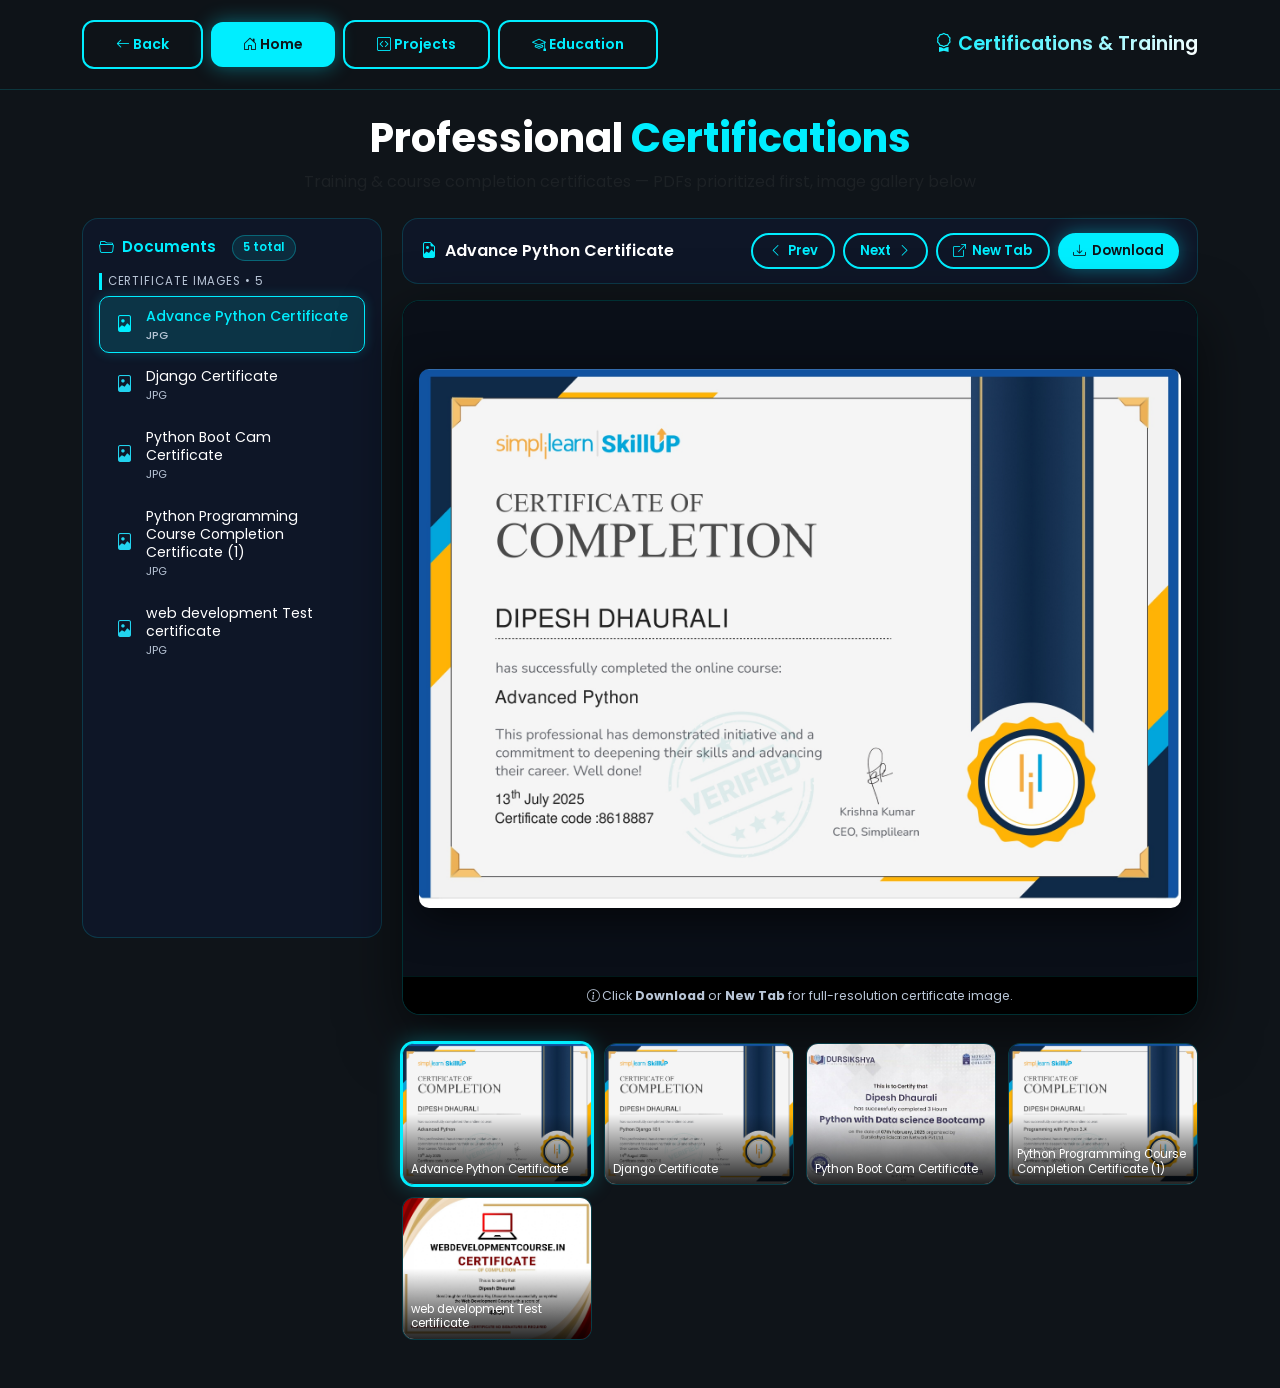
==== certificate.html @ 1592f340 "pdf preview features added" ====
<!DOCTYPE html>
<html lang="en">
<head>
    <meta charset="UTF-8">
    <meta name="viewport" content="width=device-width, initial-scale=1.0">
    <title>Certifications & Training - Dipesh Dhaurali</title>
    <link href="https://cdn.jsdelivr.net/npm/bootstrap@5.3.2/dist/css/bootstrap.min.css" rel="stylesheet">
    <link href="https://cdn.jsdelivr.net/npm/bootstrap-icons@1.11.1/font/bootstrap-icons.css" rel="stylesheet">
    <link href="https://fonts.googleapis.com/css2?family=Poppins:wght@300;400;500;600;700;800&display=swap" rel="stylesheet">
    <link href="https://unpkg.com/aos@2.3.1/dist/aos.css" rel="stylesheet">
    <link rel="icon" type="image/png" href="images/folder.png"/>
    <link href="style.css" rel="stylesheet">
    <style>
        .docs-navbar { background: rgba(15, 20, 25, 0.95) !important; backdrop-filter: blur(10px); padding: 0.75rem 0; border-bottom: 1px solid rgba(0, 238, 255, 0.16); position: sticky; top: 0; z-index: 1000; }
        .docs-page-title { font-size: 1.2rem; font-weight: 600; background: linear-gradient(135deg, #0ef, #fff); -webkit-background-clip: text; background-clip: text; color: transparent; }
        .docs-layout { display: grid; grid-template-columns: 300px 1fr; gap: 1.25rem; min-height: calc(100vh - 160px); }
        .docs-sidebar { background: rgba(15, 23, 42, 0.9); border: 1px solid rgba(0, 238, 255, 0.16); border-radius: 16px; padding: 1rem; max-height: calc(100vh - 180px); overflow-y: auto; position: sticky; top: 90px; }
        .docs-sidebar-title { font-size: 0.95rem; font-weight: 600; color: var(--accent); margin-bottom: 0.75rem; display: flex; align-items: center; gap: 0.5rem; }
        .docs-section-heading { font-size: 0.72rem; text-transform: uppercase; letter-spacing: 0.08em; color: var(--text-muted); margin: 0.85rem 0 0.4rem; padding-left: 0.35rem; border-left: 3px solid var(--accent); }
        .docs-section-heading:first-of-type { margin-top: 0.25rem; }
        .doc-item { display: flex; align-items: center; gap: 0.65rem; padding: 0.6rem 0.75rem; border-radius: 10px; cursor: pointer; transition: all 0.25s ease; margin-bottom: 0.25rem; border: 1px solid transparent; color: var(--text-white); text-decoration: none; font-size: 0.88rem; font-weight: 400; word-break: break-word; line-height: 1.3; }
        .doc-item:hover { background: rgba(0, 238, 255, 0.08); border-color: rgba(0, 238, 255, 0.25); }
        .doc-item.active { background: rgba(0, 238, 255, 0.14); border-color: var(--accent); color: var(--accent); box-shadow: 0 0 12px rgba(0, 238, 255, 0.22); font-weight: 500; }
        .doc-item .doc-icon { font-size: 1.05rem; flex-shrink: 0; width: 24px; text-align: center; }
        .doc-item .doc-icon.pdf { color: #ef4444; }
        .doc-item .doc-icon.img { color: #22d3ee; }
        .doc-item.active .doc-icon.pdf, .doc-item.active .doc-icon.img { color: var(--accent); }
        .docs-main { display: flex; flex-direction: column; gap: 1rem; min-width: 0; }
        .docs-toolbar { background: rgba(15, 23, 42, 0.9); border: 1px solid rgba(0, 238, 255, 0.16); border-radius: 16px; padding: 0.85rem 1.1rem; display: flex; flex-wrap: wrap; align-items: center; justify-content: space-between; gap: 0.75rem; }
        .docs-toolbar-title { font-size: 1rem; font-weight: 600; color: var(--text-white); display: flex; align-items: center; gap: 0.5rem; min-width: 0; flex: 1; }
        .docs-toolbar-title span.file-name { overflow: hidden; text-overflow: ellipsis; white-space: nowrap; max-width: 420px; }
        .docs-toolbar-actions { display: flex; flex-wrap: wrap; gap: 0.5rem; }
        .docs-toolbar-actions .btn { border-radius: 999px; font-size: 0.82rem; padding: 0.4rem 0.95rem; display: inline-flex; align-items: center; gap: 0.4rem; }
        .docs-viewer { background: #000; border: 1px solid rgba(0, 238, 255, 0.2); border-radius: 18px; overflow: hidden; min-height: 72vh; position: relative; box-shadow: 0 20px 60px rgba(0,0,0,0.6); }
        .docs-viewer iframe, .docs-viewer object { width: 100%; height: 75vh; display: block; border: 0; background: #fff; }
        .docs-viewer .image-frame { width: 100%; min-height: 75vh; display: flex; align-items: center; justify-content: center; background: #0a0f18; padding: 1rem; }
        .docs-viewer .image-frame img { max-width: 100%; max-height: 75vh; height: auto; border-radius: 10px; box-shadow: 0 10px 40px rgba(0,0,0,0.6); }
        .docs-empty { display: flex; align-items: center; justify-content: center; flex-direction: column; gap: 0.75rem; min-height: 60vh; color: var(--text-muted); text-align: center; padding: 2rem; }
        .docs-empty i { font-size: 3rem; color: var(--accent); opacity: 0.6; }
        .docs-count-badge { background: rgba(0, 238, 255, 0.1); padding: 0.2rem 0.65rem; border-radius: 20px; font-size: 0.72rem; color: var(--accent); border: 1px solid rgba(0, 238, 255, 0.3); margin-left: 0.5rem; }
        .viewer-hint { font-size: 0.78rem; color: var(--text-muted); text-align: center; padding: 0.65rem 0.5rem 0.5rem; background: #000; border-top: 1px solid rgba(0, 238, 255, 0.1); }
        .docs-gallery { display: grid; grid-template-columns: repeat(auto-fill, minmax(180px, 1fr)); gap: 0.75rem; margin-top: 0.75rem; }
        .gallery-thumb { position: relative; border-radius: 12px; overflow: hidden; border: 1px solid rgba(0, 238, 255, 0.2); cursor: pointer; aspect-ratio: 4/3; background: #0a0f18; transition: all 0.25s ease; }
        .gallery-thumb:hover { border-color: var(--accent); box-shadow: 0 0 18px rgba(0, 238, 255, 0.3); transform: translateY(-2px); }
        .gallery-thumb.active { border-color: var(--accent); box-shadow: 0 0 0 2px var(--accent), 0 0 22px rgba(0, 238, 255, 0.35); }
        .gallery-thumb img { width: 100%; height: 100%; object-fit: cover; display: block; }
        .gallery-thumb .thumb-overlay { position: absolute; inset: 0; background: linear-gradient(transparent 50%, rgba(0,0,0,0.85)); display: flex; align-items: flex-end; padding: 0.5rem; font-size: 0.72rem; color: #fff; line-height: 1.25; }
        @media (max-width: 991px) {
            .docs-layout { grid-template-columns: 1fr; }
            .docs-sidebar { position: static; max-height: none; }
            .docs-toolbar-title span.file-name { max-width: 240px; }
            .docs-viewer iframe, .docs-viewer object, .docs-viewer .image-frame { height: 62vh; min-height: 62vh; }
        }
        @media (max-width: 576px) {
            .docs-toolbar { padding: 0.75rem 0.9rem; }
            .docs-toolbar-actions .btn { padding: 0.35rem 0.75rem; font-size: 0.78rem; }
            .docs-viewer iframe, .docs-viewer object, .docs-viewer .image-frame { height: 55vh; min-height: 55vh; }
            .docs-gallery { grid-template-columns: repeat(auto-fill, minmax(140px, 1fr)); }
        }
    </style>
</head>
<body>

<nav class="navbar docs-navbar">
    <div class="container">
        <div class="d-flex flex-wrap align-items-center gap-2 py-2">
            <a href="index.html#education" class="btn btn-outline-accent btn-sm"><i class="bi bi-arrow-left"></i> Back</a>
            <a href="index.html" class="btn btn-accent btn-sm"><i class="bi bi-house-door"></i> Home</a>
            <a href="project.html" class="btn btn-outline-accent btn-sm"><i class="bi bi-code-square"></i> Projects</a>
            <a href="education.html" class="btn btn-outline-accent btn-sm"><i class="bi bi-mortarboard"></i> Education</a>
        </div>
        <span class="docs-page-title d-none d-sm-inline-block"><i class="bi bi-award"></i> Certifications &amp; Training</span>
    </div>
</nav>

<main class="section-padding" style="padding-top: 1.5rem; padding-bottom: 3rem;">
    <div class="container">
        <div class="text-center mb-4" data-aos="fade-up">
            <h2 class="section-title" style="margin-bottom: 0.5rem;">Professional <span class="text-accent">Certifications</span></h2>
            <p class="text-muted">Training &amp; course completion certificates &mdash; PDFs prioritized first, image gallery below</p>
        </div>

        <div class="docs-layout">
            <aside class="docs-sidebar" data-aos="fade-right">
                <div class="docs-sidebar-title"><i class="bi bi-folder2-open"></i> Documents <span class="docs-count-badge" id="docCountBadge">0</span></div>
                <div id="pdfList"></div>
                <div id="imgList"></div>
            </aside>

            <section class="docs-main" data-aos="fade-left">
                <div class="docs-toolbar">
                    <div class="docs-toolbar-title">
                        <i id="toolbarIcon" class="bi bi-file-earmark-image text-accent"></i>
                        <span class="file-name" id="toolbarFileName">Select a certificate from the left</span>
                    </div>
                    <div class="docs-toolbar-actions" id="toolbarActions">
                        <button type="button" class="btn btn-outline-accent btn-sm" id="btnPrevDoc"><i class="bi bi-chevron-left"></i> Prev</button>
                        <button type="button" class="btn btn-outline-accent btn-sm" id="btnNextDoc">Next <i class="bi bi-chevron-right"></i></button>
                        <a href="#" target="_blank" rel="noopener" class="btn btn-outline-accent btn-sm" id="btnOpenTab"><i class="bi bi-box-arrow-up-right"></i> New Tab</a>
                        <a href="#" download class="btn btn-accent btn-sm" id="btnDownload"><i class="bi bi-download"></i> Download</a>
                    </div>
                </div>

                <div class="docs-viewer" id="docViewer">
                    <div class="docs-empty">
                        <i class="bi bi-files"></i>
                        <h5>No certificate selected</h5>
                        <p class="small mb-0">Pick any file from the sidebar or gallery to preview it here.</p>
                    </div>
                </div>

                <div class="docs-gallery" id="docGallery"></div>
            </section>
        </div>
    </div>
</main>

<script src="https://cdn.jsdelivr.net/npm/bootstrap@5.3.2/dist/js/bootstrap.bundle.min.js"></script>
<script src="https://unpkg.com/aos@2.3.1/dist/aos.js"></script>
<script>
    AOS.init({ duration: 800, once: true });

    (function () {
        const BASE = 'documents/Certification/';

        function isPDF(n) { return /\.pdf$/i.test(n); }
        function isImg(n) { return /\.(jpe?g|png|webp)$/i.test(n); }
        function displayName(n) {
            return decodeURIComponent(n)
                .replace(/\.[^.]+$/, '')
                .replace(/_page-\d+/gi, '')
                .replace(/[-_]+/g, ' ')
                .replace(/\s{2,}/g, ' ')
                .trim();
        }
        function ext(n) {
            const m = /\.([^.]+)$/.exec(n);
            return m ? m[1].toUpperCase() : '';
        }

        const RAW_FILES = [
            'Advance Python Certificate_page-0001.jpg',
            'Django Certificate.jpg',
            'Python Boot Cam Certificate.jpg',
            'Python Programming Course Completion Certificate_page-0001 (1).jpg',
            'web development Test certificate.jpg'
        ];

        const PDF_FILES = RAW_FILES.filter(isPDF);
        const IMG_FILES = RAW_FILES.filter(isImg);
        const DOCS = PDF_FILES.concat(IMG_FILES);
        const NAME_MAP = {};
        DOCS.forEach(f => { NAME_MAP[f] = displayName(f); });

        const sidebarBadge = document.getElementById('docCountBadge');
        const pdfList = document.getElementById('pdfList');
        const imgList = document.getElementById('imgList');
        const viewer = document.getElementById('docViewer');
        const toolbarFileName = document.getElementById('toolbarFileName');
        const toolbarIcon = document.getElementById('toolbarIcon');
        const btnOpenTab = document.getElementById('btnOpenTab');
        const btnDownload = document.getElementById('btnDownload');
        const btnPrev = document.getElementById('btnPrevDoc');
        const btnNext = document.getElementById('btnNextDoc');
        const gallery = document.getElementById('docGallery');

        sidebarBadge.textContent = DOCS.length + ' total';

        function renderHeading(container, label, count) {
            const h = document.createElement('div');
            h.className = 'docs-section-heading';
            h.textContent = label + ' \u2022 ' + count;
            container.appendChild(h);
        }
        function renderItem(container, file) {
            const a = document.createElement('a');
            a.href = '#d=' + encodeURIComponent(file);
            a.className = 'doc-item';
            a.dataset.file = file;
            a.innerHTML =
                '<i class="bi bi-' + (isPDF(file) ? 'filetype-pdf doc-icon pdf' : 'file-image doc-icon img') + '"></i>' +
                '<div style="flex:1;min-width:0;">' +
                    '<div>' + NAME_MAP[file] + '</div>' +
                    '<div style="font-size:0.7rem;color:var(--text-muted);margin-top:0.15rem;">' + ext(file) + '</div>' +
                '</div>';
            a.addEventListener('click', function (e) {
                e.preventDefault();
                selectDoc(file, true);
            });
            container.appendChild(a);
        }

        if (PDF_FILES.length > 0) {
            renderHeading(pdfList, 'PDF Documents', PDF_FILES.length);
            PDF_FILES.forEach(f => renderItem(pdfList, f));
        }
        renderHeading(imgList, 'Certificate Images', IMG_FILES.length);
        IMG_FILES.forEach(f => renderItem(imgList, f));

        function renderGallery() {
            gallery.innerHTML = '';
            DOCS.forEach(file => {
                const el = document.createElement('div');
                el.className = 'gallery-thumb';
                el.dataset.file = file;
                const url = BASE + encodeURIComponent(file);
                if (isPDF(file)) {
                    el.innerHTML =
                        '<div style="display:flex;align-items:center;justify-content:center;height:100%;background:linear-gradient(135deg,#3a0a0a,#7a1f1f);color:#fff;font-size:3rem;"><i class="bi bi-filetype-pdf"></i></div>' +
                        '<div class="thumb-overlay">' + NAME_MAP[file] + '</div>';
                } else {
                    el.innerHTML =
                        '<img src="' + url + '" alt="' + NAME_MAP[file] + '" loading="lazy">' +
                        '<div class="thumb-overlay">' + NAME_MAP[file] + '</div>';
                }
                el.addEventListener('click', () => selectDoc(file, true));
                gallery.appendChild(el);
            });
        }
        renderGallery();

        let currentFile = null;

        function renderViewer(file) {
            const url = BASE + encodeURIComponent(file);
            if (isPDF(file)) {
                viewer.innerHTML =
                    '<iframe src="' + url + '" title="' + NAME_MAP[file] + '" type="application/pdf" loading="lazy"></iframe>' +
                    '<div class="viewer-hint"><i class="bi bi-info-circle"></i> Use the built-in PDF controls above to zoom, search, print, or save.</div>';
            } else {
                viewer.innerHTML =
                    '<div class="image-frame"><img src="' + url + '" alt="' + NAME_MAP[file] + '" loading="lazy"></div>' +
                    '<div class="viewer-hint"><i class="bi bi-info-circle"></i> Click <b>Download</b> or <b>New Tab</b> for full-resolution certificate image.</div>';
            }
            btnOpenTab.href = url;
            btnDownload.href = url;
            btnDownload.download = file;
            toolbarFileName.textContent = NAME_MAP[file];
            toolbarIcon.className = isPDF(file) ? 'bi bi-filetype-pdf text-accent' : 'bi bi-file-earmark-image text-accent';
            toolbarFileName.title = NAME_MAP[file] + ' (' + ext(file) + ')';
            document.querySelectorAll('.doc-item').forEach(el => {
                el.classList.toggle('active', el.dataset.file === file);
            });
            document.querySelectorAll('.gallery-thumb').forEach(el => {
                el.classList.toggle('active', el.dataset.file === file);
            });
            document.title = NAME_MAP[file] + ' \u2014 Certifications \u2014 Dipesh Dhaurali';
        }

        function clearViewer() {
            viewer.innerHTML =
                '<div class="docs-empty">' +
                    '<i class="bi bi-files"></i>' +
                    '<h5>No certificate selected</h5>' +
                    '<p class="small mb-0">Pick any file from the sidebar or gallery to preview it here.</p>' +
                '</div>';
            toolbarFileName.textContent = 'Select a certificate from the left';
            toolbarIcon.className = 'bi bi-file-earmark-image text-accent';
            btnOpenTab.href = '#';
            btnDownload.href = '#';
            document.querySelectorAll('.doc-item').forEach(el => el.classList.remove('active'));
            document.querySelectorAll('.gallery-thumb').forEach(el => el.classList.remove('active'));
            document.title = 'Certifications & Training - Dipesh Dhaurali';
        }

        function selectDoc(file, pushHash) {
            if (!DOCS.includes(file)) { clearViewer(); currentFile = null; return; }
            currentFile = file;
            renderViewer(file);
            if (pushHash !== false) {
                try { history.replaceState(null, '', '#d=' + encodeURIComponent(file)); } catch (e) {}
            }
        }

        function indexOfFile(f) { return DOCS.indexOf(f); }
        function step(delta) {
            if (DOCS.length === 0) return;
            let idx = currentFile ? indexOfFile(currentFile) : -1;
            if (idx < 0) idx = delta > 0 ? -1 : DOCS.length;
            idx = (idx + delta + DOCS.length) % DOCS.length;
            selectDoc(DOCS[idx], true);
        }
        btnPrev.addEventListener('click', function () { step(-1); });
        btnNext.addEventListener('click', function () { step(+1); });
        document.addEventListener('keydown', function (e) {
            if (e.target && (e.target.tagName === 'INPUT' || e.target.tagName === 'TEXTAREA' || e.target.tagName === 'IFRAME')) return;
            if (e.key === 'ArrowLeft' && (e.ctrlKey || e.metaKey)) { e.preventDefault(); step(-1); }
            else if (e.key === 'ArrowRight' && (e.ctrlKey || e.metaKey)) { e.preventDefault(); step(+1); }
        });

        function readHashDoc() {
            const h = (window.location.hash || '').replace(/^#/, '');
            if (!h) return null;
            try {
                const params = new URLSearchParams(h);
                const d = params.get('d');
                if (d) return decodeURIComponent(d);
            } catch (e) {}
            return h && h.startsWith('d=') ? decodeURIComponent(h.substring(2)) : null;
        }
        function applyFromHash() {
            const d = readHashDoc();
            if (d) selectDoc(d, false);
            else if (!currentFile && DOCS.length > 0) selectDoc(DOCS[0], false);
        }
        window.addEventListener('hashchange', applyFromHash);
        applyFromHash();
    })();
</script>
</body>
</html>
---- style.css ----
/* ============================================
   Portfolio - Dark Theme with Cyan Accents
   ============================================ */

:root {
    --bg-dark: #0f1419;
    --bg-dark-alt: #1a1f26;
    --bg-card: #1e252d;
    --text-white: #ffffff;
    --text-muted: #b8c5d6;
    --accent: #0ef;
    --accent-glow: rgba(0, 238, 255, 0.4);
    --border-radius: 12px;
}

* {
    margin: 0;
    padding: 0;
    box-sizing: border-box;
}

html {
    scroll-behavior: smooth;
}

html, body {
    overflow-x: hidden;
    width: 100%;
    position: relative;
}

body {
    font-family: 'Poppins', sans-serif;
    background-color: var(--bg-dark);
    color: var(--text-white);
    animation: fadeIn 0.8s ease-in-out;
}

@keyframes fadeIn {
    from {
        opacity: 0;
        transform: translateY(20px);
    }
    to {
        opacity: 1;
        transform: translateY(0);
    }
}

/* Custom Scrollbar */
::-webkit-scrollbar {
    width: 10px;
}

::-webkit-scrollbar-track {
    background: var(--bg-dark);
    border-radius: 10px;
}

::-webkit-scrollbar-thumb {
    background: var(--accent);
    border-radius: 10px;
    box-shadow: inset 0 0 5px rgba(0, 0, 0, 0.3);
}

::-webkit-scrollbar-thumb:hover {
    background: #0ab;
}

.text-accent {
    color: var(--accent) !important;
}

/* Loading Spinner */
.loading-spinner {
    position: fixed;
    top: 0;
    left: 0;
    width: 100%;
    height: 100%;
    background: var(--bg-dark);
    display: flex;
    align-items: center;
    justify-content: center;
    z-index: 9999;
    transition: opacity 0.5s ease;
}

.spinner {
    width: 50px;
    height: 50px;
    border: 3px solid var(--bg-card);
    border-top-color: var(--accent);
    border-radius: 50%;
    animation: spin 1s linear infinite;
}

@keyframes spin {
    to { transform: rotate(360deg); }
}

.loading-spinner.hide {
    opacity: 0;
    pointer-events: none;
}

/* Back to Top Button */
.back-to-top {
    position: fixed;
    bottom: 30px;
    right: 30px;
    width: 50px;
    height: 50px;
    border-radius: 50%;
    background: var(--accent);
    color: var(--bg-dark);
    border: none;
    cursor: pointer;
    display: none;
    align-items: center;
    justify-content: center;
    font-size: 1.5rem;
    z-index: 1000;
    transition: all 0.3s ease;
    box-shadow: 0 0 20px var(--accent-glow);
}

.back-to-top:hover {
    transform: translateY(-5px);
    box-shadow: 0 0 30px var(--accent-glow);
}

.back-to-top.show {
    display: flex;
}

/* ========== Navigation ========== */
.navbar {
    background: rgba(15, 20, 25, 0.95) !important;
    backdrop-filter: blur(10px);
    padding: 1rem 0;
    transition: background 0.3s ease;
}

.navbar-brand {
    font-size: 1.5rem;
    font-weight: 700;
    color: var(--text-white) !important;
}

.navbar-brand .text-accent {
    color: var(--accent) !important;
}

.navbar-toggler {
    border-color: var(--accent);
}

.navbar-toggler-icon {
    background-image: url("data:image/svg+xml,%3csvg xmlns='http://www.w3.org/2000/svg' viewBox='0 0 30 30'%3e%3cpath stroke='%230ef' stroke-linecap='round' stroke-miterlimit='10' stroke-width='2' d='M4 7h22M4 15h22M4 23h22'/%3e%3c/svg%3e");
}

.nav-link {
    color: var(--text-muted) !important;
    font-weight: 500;
    margin-left: 0.5rem;
    margin-right: 0.5rem;
    padding: 0.5rem 1rem !important;
    border-radius: 8px;
    transition: all 0.3s ease;
}

.nav-link:hover,
.nav-link.active {
    color: var(--accent) !important;
}

.nav-link.active {
    background: rgba(0, 238, 255, 0.1);
    box-shadow: 0 0 10px var(--accent-glow);
}

/* ========== Hero Section ========== */
.hero-section {
    background: var(--bg-dark);
    position: relative;
    overflow: hidden;
    min-height: 100vh;
    display: flex;
    align-items: center;
}

.hero-face-img {
    position: absolute;
    top: 0;
    right: 0;
    width: 50%;
    min-width: 400px;
    height: 100%;
    object-fit: cover;
    object-position: right top;
    z-index: 0;
}

.hero-section .container {
    position: relative;
    z-index: 1;
}

.hero-section::after {
    content: '';
    position: absolute;
    inset: 0;
    background:
        linear-gradient(to top, var(--bg-dark) 0%, transparent 45%),
        linear-gradient(to right, var(--bg-dark) 0%, rgba(15, 20, 25, 0.97) 42%, transparent 55%),
        linear-gradient(to left, rgba(15, 20, 25, 0.4) 0%, transparent 12%);
    pointer-events: none;
    z-index: 0;
}

.hero-section::before {
    content: '';
    position: absolute;
    top: 20%;
    right: 10%;
    width: 400px;
    height: 400px;
    background: radial-gradient(circle, var(--accent-glow) 0%, transparent 70%);
    opacity: 0.15;
    pointer-events: none;
}

.hero-greeting {
    color: var(--accent);
    font-size: 1.25rem;
    font-weight: 500;
    margin-bottom: 0.5rem;
}

.hero-name {
    font-size: 3.5rem;
    font-weight: 700;
    margin-bottom: 0.5rem;
    line-height: 1.2;
}

.hero-role {
    font-size: 1.75rem;
    font-weight: 500;
    color: var(--text-muted);
    margin-bottom: 1.5rem;
    display: flex;
    align-items: center; /* Back to center but with fixed line-heights */
    flex-wrap: wrap;
    gap: 0.5rem;
    line-height: 1.2;
}

.hero-role .typed-text {
    color: var(--accent);
    min-height: 1.2em; /* Use em instead of rem for better scaling */
    display: inline-flex;
    align-items: center;
}

.hero-role .cursor {
    color: var(--accent);
    animation: blink 1s infinite;
    display: inline-flex;
    align-items: center;
    margin-left: -2px;
}

@keyframes blink {
    50% { opacity: 0; }
}

.hero-desc {
    color: var(--text-muted);
    font-size: 1rem;
    max-width: 500px;
    margin-bottom: 2rem;
    line-height: 1.6;
}

.hero-buttons .btn {
    margin-right: 1rem;
    margin-bottom: 0.5rem;
}

.btn-accent {
    background: var(--accent);
    color: var(--bg-dark) !important;
    border: none;
    border-radius: var(--border-radius);
    font-weight: 600;
    padding: 0.75rem 2rem;
    transition: all 0.3s ease;
    box-shadow: 0 0 20px var(--accent-glow);
}

.btn-accent:hover {
    background: var(--accent) !important;
    color: #fff !important;
    transform: scale(1.12);
    box-shadow: 0 0 25px var(--accent-glow);
}

.btn-outline-accent {
    border: 2px solid var(--accent);
    color: var(--accent) !important;
    background: transparent;
    border-radius: var(--border-radius);
    font-weight: 600;
    padding: 0.75rem 2rem;
    transition: all 0.3s ease;
}

.btn-outline-accent:hover {
    background: var(--accent);
    color: var(--bg-dark) !important;
}

/* Social Icons */
.social-icons {
    display: flex;
    gap: 1rem;
}

.social-icon {
    width: 45px;
    height: 45px;
    display: flex;
    align-items: center;
    justify-content: center;
    background: var(--bg-card);
    border: 2px solid var(--accent);
    border-radius: 50%;
    color: var(--accent);
    font-size: 1.25rem;
    transition: all 0.3s ease;
}

.social-icon:hover {
    background: var(--accent);
    color: var(--bg-dark);
    transform: translateY(-3px);
    box-shadow: 0 0 20px var(--accent-glow);
}

/* ========== Section Common ========== */
.section-padding {
    padding: 5rem 0;
    scroll-margin-top: 80px;
}

/* Ensure images don't overflow their containers */
img {
    max-width: 100%;
    height: auto;
}

#home {
    scroll-margin-top: 0;
}

.bg-dark-alt {
    background-color: var(--bg-dark-alt);
}

.hobbies-section {
    background: linear-gradient(135deg, #111827 0%, #050814 60%, #020308 100%);
    border-top: 1px solid rgba(0, 238, 255, 0.08);
    border-bottom: 1px solid rgba(0, 238, 255, 0.08);
}

.section-title {
    font-size: 2.5rem;
    font-weight: 700;
    text-align: center;
    margin-bottom: 3rem;
}

/* ========== About Section ========== */
.about-text {
    color: var(--text-muted);
    line-height: 1.8;
    margin-bottom: 1rem;
}

.about-highlights {
    list-style: none;
    margin: 1.5rem 0;
}

.about-highlights li {
    padding: 0.5rem 0;
    color: var(--text-muted);
}

.about-highlights i {
    margin-right: 0.75rem;
}

.about-image-wrapper {
    position: relative;
    display: inline-block;
}

.about-image-wrapper::before {
    content: '';
    position: absolute;
    inset: -8px;
    border: 2px solid var(--accent);
    border-radius: var(--border-radius);
    opacity: 0.5;
}

.about-image {
    width: 100%;
    max-width: 400px;
    height: auto;
    border-radius: 20px;
    border: 2px solid var(--accent);
    box-shadow: 0 0 30px var(--accent-glow);
    transition: all 0.4s cubic-bezier(0.175, 0.885, 0.32, 1.275);
}

.about-image:hover {
    transform: scale(1.03) translateY(-5px);
    box-shadow: 0 0 50px var(--accent-glow);
    border-color: var(--accent);
}

.hobbies-intro,
.hobbies-text {
    color: var(--text-muted);
    font-size: 0.95rem;
    line-height: 1.7;
}

.hobbies-text {
    margin-bottom: 1rem;
}

/* ========== Services Section ========== */
.service-card {
    background: var(--bg-card);
    border: 1px solid rgba(0, 238, 255, 0.2);
    border-radius: var(--border-radius);
    padding: 2rem;
    height: 100%;
    transition: all 0.3s ease;
    position: relative;
    overflow: hidden;
}

.service-card::before {
    content: '';
    position: absolute;
    top: 0;
    left: -100%;
    width: 100%;
    height: 100%;
    background: linear-gradient(90deg, transparent, rgba(0, 238, 255, 0.1), transparent);
    transition: left 0.5s ease;
}

.service-card:hover::before {
    left: 100%;
}

.service-card:hover {
    border-color: var(--accent);
    box-shadow: 0 0 30px var(--accent-glow);
    transform: translateY(-5px);
}

.service-icon {
    width: 70px;
    height: 70px;
    display: flex;
    align-items: center;
    justify-content: center;
    background: rgba(0, 238, 255, 0.1);
    border: 2px solid var(--accent);
    border-radius: var(--border-radius);
    color: var(--accent);
    font-size: 2rem;
    margin-bottom: 1.5rem;
}

.service-card h3 {
    font-size: 1.5rem;
    font-weight: 600;
    margin-bottom: 1rem;
}

.service-card p {
    color: var(--text-muted);
    font-size: 0.95rem;
    line-height: 1.6;
    margin-bottom: 1.5rem;
}

/* ========== Skills Section ========== */
.skills-subtitle {
    font-size: 1.3rem;
    font-weight: 600;
    margin-bottom: 1.75rem;
    position: relative;
}

.skills-subtitle::after {
    content: '';
    position: absolute;
    left: 0;
    bottom: -0.4rem;
    width: 80px;
    height: 3px;
    background: linear-gradient(90deg, var(--accent), transparent);
}

.skill-item .progress {
    height: 10px;
    background: var(--bg-card);
    border-radius: 10px;
    overflow: hidden;
}

.skill-item .progress-bar {
    background: linear-gradient(90deg, var(--accent), #0ab);
    border-radius: 10px;
    width: 0%;
    transition: width 1.2s ease-out;
}

.skill-item span {
    color: var(--text-muted);
    font-size: 0.95rem;
}

.technical-skills-list {
    max-width: 480px;
    margin: 0 auto;
}

.soft-skills-wrapper {
    max-width: 460px;
    margin: 0 auto;
}

.soft-skills-text {
    color: var(--text-muted);
    font-size: 0.9rem;
    margin-bottom: 1.75rem;
    text-align: center;
}

.soft-skills-grid {
    display: flex;
    flex-wrap: wrap;
    gap: 1.5rem;
    justify-content: center;
}

.soft-skill {
    text-align: center;
    flex: 0 0 calc(33.333% - 1.5rem);
    min-width: 120px;
}

.soft-skill-circle {
    width: 100px;
    height: 100px;
    margin: 0 auto;
    border-radius: 50%;
    border: 4px solid var(--accent);
    display: flex;
    align-items: center;
    justify-content: center;
    position: relative;
    box-shadow: 0 0 25px var(--accent-glow);
    transition: all 0.3s ease;
    background: var(--bg-card);
}

.soft-skill-circle:hover {
    transform: scale(1.05);
    box-shadow: 0 0 35px var(--accent-glow);
}

.soft-skill-circle::before {
    content: '';
    position: absolute;
    inset: 8px;
    border-radius: 50%;
    border: 3px solid rgba(0, 238, 255, 0.35);
}

.soft-skill-percent {
    position: relative;
    z-index: 1;
    color: var(--accent);
    font-weight: 600;
    font-size: 1rem;
}

.soft-skill p {
    margin-top: 0.75rem;
    font-size: 0.85rem;
    color: var(--text-muted);
}

/* ========== Education Section ========== */
.education-section {
    background: linear-gradient(135deg, #111827 0%, #050814 60%, #020308 100%);
    border-top: 1px solid rgba(0, 238, 255, 0.08);
    border-bottom: 1px solid rgba(0, 238, 255, 0.08);
}

.education-card {
    background: var(--bg-card);
    border: 1px solid rgba(0, 238, 255, 0.2);
    border-radius: var(--border-radius);
    padding: 2rem;
    height: 100%;
    transition: all 0.3s ease;
}

.education-card:hover {
    border-color: var(--accent);
    box-shadow: 0 0 25px var(--accent-glow);
    transform: translateY(-5px);
}

.edu-year {
    font-weight: 600;
    font-size: 1rem;
    margin-bottom: 0.5rem;
}

.education-card h4 {
    font-size: 1.25rem;
    font-weight: 600;
    margin-bottom: 0.25rem;
}

.edu-institute {
    color: var(--accent);
    font-size: 0.9rem;
    margin-bottom: 0.75rem;
}

.education-card p:last-child {
    color: var(--text-muted);
    font-size: 0.95rem;
    line-height: 1.6;
}

/* ========== Project Section ========== */
.project-section {
    background: radial-gradient(circle at top, rgba(0, 238, 255, 0.08) 0, transparent 55%), var(--bg-dark);
}

.projects-intro {
    max-width: 680px;
    margin: 0 auto;
    color: var(--text-muted);
    font-size: 0.98rem;
}

.project-card {
    background: var(--bg-card);
    border-radius: var(--border-radius);
    border: 1px solid rgba(0, 238, 255, 0.15);
    padding: 1.5rem 1.5rem 1.75rem;
    height: 100%;
    display: flex;
    flex-direction: column;
    gap: 1rem;
    box-shadow: 0 18px 35px rgba(0, 0, 0, 0.35);
    transition: transform 0.35s ease, box-shadow 0.35s ease, border-color 0.35s ease;
    position: relative;
    overflow: hidden;
}

.project-card::before {
    content: '';
    position: absolute;
    top: 0;
    left: -100%;
    width: 100%;
    height: 100%;
    background: linear-gradient(90deg, transparent, rgba(0, 238, 255, 0.08), transparent);
    transition: left 0.6s ease;
}

.project-card:hover::before {
    left: 100%;
}

.project-card:hover {
    transform: translateY(-8px);
    border-color: var(--accent);
    box-shadow: 0 25px 45px rgba(0, 0, 0, 0.55);
}

.project-header {
    display: flex;
    flex-direction: column;
    gap: 0.35rem;
}

.project-tag {
    font-size: 0.78rem;
    text-transform: uppercase;
    letter-spacing: 0.08em;
    color: var(--accent);
}

.project-title {
    font-size: 1.2rem;
    font-weight: 600;
}

.project-image-link {
    display: block;
    border-radius: var(--border-radius);
}

.project-image {
    position: relative;
    overflow: hidden;
    border-radius: var(--border-radius);
    border: 2px solid rgba(0, 238, 255, 0.2);
}

.project-card:hover .project-image {
    border-color: var(--accent);
    box-shadow: 0 0 30px var(--accent-glow);
}

.project-image::after {
    content: 'View Code on GitHub';
    position: absolute;
    inset: 0;
    display: flex;
    align-items: flex-end;
    justify-content: flex-start;
    padding: 0.85rem 1rem;
    background: linear-gradient(to top, rgba(15, 20, 25, 0.95), transparent 60%);
    color: var(--accent);
    font-size: 0.85rem;
    font-weight: 500;
    opacity: 0;
    transition: opacity 0.3s ease;
}

.project-card:hover .project-image::after {
    opacity: 1;
}

.project-image img {
    width: 100%;
    height: 260px;
    object-fit: cover;
    transition: transform 0.5s ease;
}

.project-card:hover .project-image img {
    transform: scale(1.06);
}

.project-summary {
    color: var(--text-muted);
    font-size: 0.9rem;
    line-height: 1.6;
    flex-grow: 1;
}

.project-actions {
    display: flex;
    justify-content: flex-start;
    gap: 0.8rem;
}

.btn-project-live {
    background: transparent;
    border-radius: 999px;
    border: 1px solid var(--accent);
    color: var(--accent);
    font-size: 0.9rem;
    padding: 0.5rem 1.4rem;
    font-weight: 500;
    display: inline-flex;
    align-items: center;
    gap: 0.4rem;
    text-decoration: none;
    transition: all 0.3s ease;
}

.btn-project-live::after {
    content: '↗';
    font-size: 0.85rem;
}

.btn-project-live:hover {
    background: var(--accent) !important;
    color: #fff !important;
    border: 2px solid var(--accent) !important;
    box-shadow: 0 0 15px rgba(0, 238, 255, 0.8);
    font-weight: 600;
}

.btn-project-download {
    background: transparent;
    border-radius: 999px;
    border: 1px solid var(--accent);
    color: var(--accent);
    font-size: 0.9rem;
    padding: 0.5rem 1.4rem;
    font-weight: 500;
    display: inline-flex;
    align-items: center;
    gap: 0.4rem;
    text-decoration: none;
    transition: all 0.3s ease;
}

.btn-project-download:hover {
    background: var(--accent) !important;
    color: #fff !important;
    border: 2px solid var(--accent) !important;
    box-shadow: 0 0 15px rgba(0, 238, 255, 0.8);
    font-weight: 600;
}

/* ========== Video Demo Button & Modal ========== */
.btn-project-video {
    background: linear-gradient(135deg, rgba(0, 238, 255, 0.15), rgba(0, 238, 255, 0.05));
    border-radius: 999px;
    border: 1px solid var(--accent);
    color: var(--accent);
    font-size: 0.9rem;
    padding: 0.5rem 1.4rem;
    font-weight: 500;
    display: inline-flex;
    align-items: center;
    gap: 0.45rem;
    text-decoration: none;
    transition: all 0.3s ease;
    cursor: pointer;
    outline: none;
    font-family: inherit;
}

.btn-project-video i {
    font-size: 1rem;
}

.btn-project-video:hover {
    background: var(--accent) !important;
    color: var(--bg-dark) !important;
    border: 1px solid var(--accent) !important;
    box-shadow: 0 0 20px var(--accent-glow);
    font-weight: 600;
    transform: translateY(-1px);
}

.btn-project-video:active {
    transform: translateY(0);
}

/* Video Modal Overlay */
.video-modal-overlay {
    position: fixed;
    inset: 0;
    background: rgba(0, 0, 0, 0.85);
    backdrop-filter: blur(6px);
    -webkit-backdrop-filter: blur(6px);
    display: none;
    align-items: center;
    justify-content: center;
    z-index: 10000;
    padding: 1rem;
    opacity: 0;
    transition: opacity 0.3s ease;
}

.video-modal-overlay.open {
    display: flex;
    opacity: 1;
}

/* Video Modal Box */
.video-modal {
    position: relative;
    width: 100%;
    max-width: 60vw;
    background: var(--bg-card);
    border: 1px solid rgba(0, 238, 255, 0.35);
    border-radius: 18px;
    box-shadow: 0 0 60px var(--accent-glow), 0 25px 80px rgba(0, 0, 0, 0.7);
    overflow: hidden;
    transform: scale(0.85);
    transition: transform 0.3s cubic-bezier(0.175, 0.885, 0.32, 1.275);
    animation: modalGlow 3s ease-in-out infinite;
}

.video-modal-overlay.open .video-modal {
    transform: scale(1);
}

@keyframes modalGlow {
    0%, 100% { box-shadow: 0 0 50px var(--accent-glow), 0 25px 80px rgba(0, 0, 0, 0.7); }
    50%      { box-shadow: 0 0 75px rgba(0, 238, 255, 0.55), 0 25px 80px rgba(0, 0, 0, 0.7); }
}

/* Close Button */
.video-modal-close {
    position: absolute;
    top: 0.5rem;
    right: 0.75rem;
    width: 42px;
    height: 42px;
    border-radius: 50%;
    border: 1px solid rgba(0, 238, 255, 0.4);
    background: rgba(15, 20, 25, 0.85);
    color: var(--accent);
    font-size: 1.75rem;
    line-height: 1;
    font-weight: 700;
    display: flex;
    align-items: center;
    justify-content: center;
    cursor: pointer;
    z-index: 5;
    transition: all 0.25s ease;
    padding: 0;
    outline: none;
}

.video-modal-close:hover {
    background: var(--accent);
    color: var(--bg-dark);
    transform: rotate(90deg) scale(1.08);
    box-shadow: 0 0 20px var(--accent-glow);
}

/* Modal Header */
.video-modal-header {
    padding: 1rem 1.5rem 0.85rem;
    background: linear-gradient(135deg, rgba(0, 238, 255, 0.08), transparent);
    border-bottom: 1px solid rgba(0, 238, 255, 0.15);
}

.video-modal-title {
    font-size: 1.05rem;
    font-weight: 600;
    color: var(--text-white);
    margin: 0;
    display: flex;
    align-items: center;
    gap: 0.5rem;
}

/* Modal Body / Video Player */
.video-modal-body {
    background: #000;
    padding: 0;
    position: relative;
}

.video-modal-body video {
    width: 100%;
    height: auto;
    display: block;
    max-height: 70vh;
    background: #000;
    outline: none;
    pointer-events: auto;
    -webkit-user-select: none;
    user-select: none;
}

.video-modal-body video:focus,
.video-modal-body video:focus-visible {
    outline: 2px solid var(--accent);
    outline-offset: -2px;
}

.video-modal-body video::-webkit-media-controls-panel {
    background: linear-gradient(transparent, rgba(0, 0, 0, 0.9));
    pointer-events: auto;
}

.video-modal-body video::-webkit-media-controls,
.video-modal-body video::-webkit-media-controls-enclosure {
    pointer-events: auto;
    z-index: 10;
}

.video-modal-body video::-webkit-media-controls-timeline {
    pointer-events: auto;
    cursor: pointer;
}

.video-modal-body video::-webkit-media-controls-current-time-display,
.video-modal-body video::-webkit-media-controls-time-remaining-display {
    pointer-events: none;
}

.video-modal-body video::-webkit-media-controls-timeline {
    pointer-events: auto !important;
    cursor: pointer !important;
}

.video-modal-body video::-webkit-media-controls-play-button,
.video-modal-body video::-webkit-media-controls-volume-slider,
.video-modal-body video::-webkit-media-controls-mute-button,
.video-modal-body video::-webkit-media-controls-fullscreen-button {
    pointer-events: auto !important;
}

.video-modal-body video.is-seeking {
    cursor: ew-resize !important;
}

/* Responsive Modal */
@media (max-width: 1199px) {
    .video-modal { max-width: 72vw; }
}
@media (max-width: 991px) {
    .video-modal { max-width: 85vw; }
    .video-modal-header { padding: 0.85rem 1.25rem 0.75rem; }
    .video-modal-title { font-size: 0.98rem; }
    .video-modal-close { width: 38px; height: 38px; font-size: 1.55rem; }
}
@media (max-width: 576px) {
    .video-modal { max-width: 96vw; border-radius: 14px; }
    .video-modal-overlay { padding: 0.5rem; }
    .video-modal-header { padding: 0.75rem 1rem 0.6rem; padding-right: 3.5rem; }
    .video-modal-title { font-size: 0.9rem; }
    .video-modal-close { top: 0.4rem; right: 0.45rem; width: 34px; height: 34px; font-size: 1.4rem; }
    .btn-project-video { padding: 0.45rem 1rem; font-size: 0.82rem; }
    .project-actions { flex-wrap: wrap; }
}

.btn-see-more-projects {
    padding-left: 2.5rem;
    padding-right: 2.5rem;
    font-weight: 500;
}

/* ========== Contact Section ========== */
.contact-section {
    background: linear-gradient(180deg, var(--bg-dark-alt) 0%, #0b1016 55%, var(--bg-dark) 100%);
    border-top: 1px solid rgba(0, 238, 255, 0.12);
}

.contact-wrapper {
    max-width: 1050px;
    width: 100%;
    margin: 0 auto;
    background: rgba(15, 23, 42, 0.9);
    border-radius: 20px;
    border: 1px solid rgba(0, 238, 255, 0.16);
    padding: 2.75rem 2.5rem;
    box-shadow: 0 22px 45px rgba(0, 0, 0, 0.65);
    overflow: hidden;
}

.contact-subtitle {
    text-align: center;
    font-size: 1.25rem;
    color: var(--text-muted);
    margin-top: -2rem;
    margin-bottom: 3rem;
}

.contact-desc {
    color: var(--text-muted);
    line-height: 1.7;
    margin-bottom: 2rem;
}

.contact-info {
    display: flex;
    flex-direction: column;
    gap: 1rem;
}

.contact-item {
    display: flex;
    align-items: center;
    gap: 1rem;
    color: var(--text-muted);
}

.contact-item i {
    font-size: 1.5rem;
}

.contact-form .form-control {
    background: var(--bg-card);
    border: 2px solid rgba(0, 238, 255, 0.2);
    border-radius: var(--border-radius);
    color: var(--text-white);
    padding: 1rem;
}

.contact-form .form-control::placeholder {
    color: var(--text-muted);
}

.contact-form .form-control:focus {
    border-color: var(--accent);
    box-shadow: 0 0 15px var(--accent-glow);
    outline: none;
}

/* ========== Footer ========== */
.footer {
    background: radial-gradient(circle at top, rgba(0, 238, 255, 0.08) 0, transparent 55%), #050813;
    border-top: 1px solid rgba(0, 238, 255, 0.16);
    padding: 2.25rem 0;
}

.footer p {
    color: var(--text-muted);
    font-size: 0.9rem;
}

.footer-logo {
    font-weight: 600;
    font-size: 1.15rem;
}

.footer-tagline {
    color: var(--text-muted);
    font-size: 0.85rem;
}

/* ========== Mobile Responsive ========== */
.mobile-image-wrapper {
    display: none;
}

/* Tablet and Medium Screen Fixes */
@media (min-width: 768px) and (max-width: 1024px) {
    .hero-name {
        font-size: 2.8rem;
    }
    
    .hero-role {
        font-size: 1.5rem;
    }
    
    .hero-face-img {
        opacity: 0.3; /* Reduce opacity to make text more readable */
        width: 60%;
    }
    
    .hero-desc {
        max-width: 400px;
    }
}

/* Mobile styles */
@media (max-width: 991px) {
    .navbar {
        padding: 0.5rem 0;
    }
    
    .hero-face-img {
        display: none !important;
    }
    
    .mobile-image-wrapper {
        display: block;
        margin-top: 40px;
        text-align: center;
    }
    
    .mobile-hero-img {
        width: 350px;
        max-width: 85%;
        height: auto;
        border-radius: 28px;
        border: 3px solid rgba(0, 238, 255, 0.4);
        box-shadow: 0 30px 50px rgba(0, 0, 0, 0.4), 0 0 30px rgba(0, 238, 255, 0.3);
        transition: all 0.4s cubic-bezier(0.175, 0.885, 0.32, 1.275);
        animation: floatSoft 3s ease-in-out infinite;
    }
    
    @keyframes floatSoft {
        0%, 100% { transform: translateY(0px); }
        50% { transform: translateY(-8px); }
    }
    
    .mobile-hero-img:hover {
        transform: scale(1.02) translateY(-5px);
        border-color: var(--accent);
        box-shadow: 0 35px 60px rgba(0, 0, 0, 0.5), 0 0 45px rgba(0, 238, 255, 0.4);
    }
    
    .hero-greeting,
    .hero-name,
    .hero-role,
    .hero-desc {
        text-align: center;
    }
    
    .hero-role {
        font-size: 1.4rem;
        justify-content: center; /* Center flex items on mobile */
        align-items: center; /* Vertical alignment */
        display: flex; /* Ensure flex is active */
        width: 100%;
    }
    
    .hero-desc {
        margin-left: auto;
        margin-right: auto;
    }
    
    .hero-buttons {
        justify-content: center;
        display: flex;
        flex-wrap: wrap;
    }
    
    .social-icons {
        justify-content: center;
    }
    
    .hero-name {
        font-size: 2.5rem;
    }
    
    .section-title {
        font-size: 2rem;
    }
    
    /* About Section Mobile Fix */
    .about-image-wrapper {
        margin-top: 40px;
    }
    
    .about-image {
        max-width: 280px;
    }
    
    .btn-accent.mt-3 {
        display: inline-block;
        margin-bottom: 20px;
    }
    
    .skills-subtitle::after {
        left: 50%;
        transform: translateX(-50%);
    }
    
    .technical-skills-list,
    .soft-skills-wrapper {
        max-width: 100%;
    }
    
    .soft-skills-grid {
        grid-template-columns: repeat(2, minmax(0, 1fr));
        gap: 1.5rem;
    }
}

@media (max-width: 767px) {
    .section-padding {
        padding: 3rem 0;
    }
    
    .project-title {
        font-size: 1.1rem;
    }
    
    .project-tag {
        font-size: 0.7rem;
    }
    
    .mobile-hero-img {
        width: 300px;
        border-radius: 24px;
    }
    
    .hero-desc {
        max-width: 100%;
    }
    
    .service-icon {
        width: 56px;
        height: 56px;
        font-size: 1.6rem;
    }
    
    .contact-wrapper {
        padding: 1.5rem 1.25rem;
    }
    
    .education-card {
        padding: 1.5rem 1rem;
    }
    
    .project-image img {
        height: 200px;
    }
    
    .about-image {
        max-width: 250px;
    }
}

@media (max-width: 576px) {
    .hero-name {
        font-size: 2rem;
    }
    
    .hero-role {
        font-size: 1.2rem;
    }
    
    .mobile-hero-img {
        width: 260px;
    }
    
    .hero-buttons .btn {
        margin-right: 0.5rem;
        padding: 0.5rem 1.25rem;
        font-size: 0.9rem;
    }
    
    .project-image img {
        height: 220px;
    }
    
    .about-image {
        max-width: 220px;
    }
}

@media (max-width: 480px) {
    .hero-name {
        font-size: 1.8rem;
    }
    
    .hero-role {
        font-size: 1.1rem;
    }
    
    .mobile-hero-img {
        width: 240px;
        border-radius: 20px;
    }
    
    .project-image img {
        height: 180px;
    }
    
    .contact-subtitle {
        font-size: 1rem;
        margin-top: -1rem;
    }
    
    .soft-skills-grid {
        grid-template-columns: 1fr;
    }
    
    .about-image {
        max-width: 200px;
    }
}
/* Optimize image loading */
img {
    loading: lazy;
}

.hero-face-img {
    will-change: transform;
}

.mobile-hero-img {
    will-change: transform;
}
/* Fix for mobile - prevent hero name from being cut off by navbar */
@media (max-width: 991px) {
    .hero-section {
        padding-top: 100px;
        min-height: auto;
        padding-bottom: 60px;
    }
    
    .hero-name {
        margin-top: 10px;
        font-size: 2.2rem;
    }
    
    .hero-greeting {
        margin-top: 0;
    }
}

@media (max-width: 767px) {
    .hero-section {
        padding-top: 90px;
    }
    
    .hero-name {
        font-size: 1.9rem;
    }
}

@media (max-width: 576px) {
    .hero-section {
        padding-top: 85px;
    }
    
    .hero-name {
        font-size: 1.7rem;
    }
}

@media (max-width: 480px) {
    .hero-section {
        padding-top: 80px;
    }
    
    .hero-name {
        font-size: 1.5rem;
    }
}
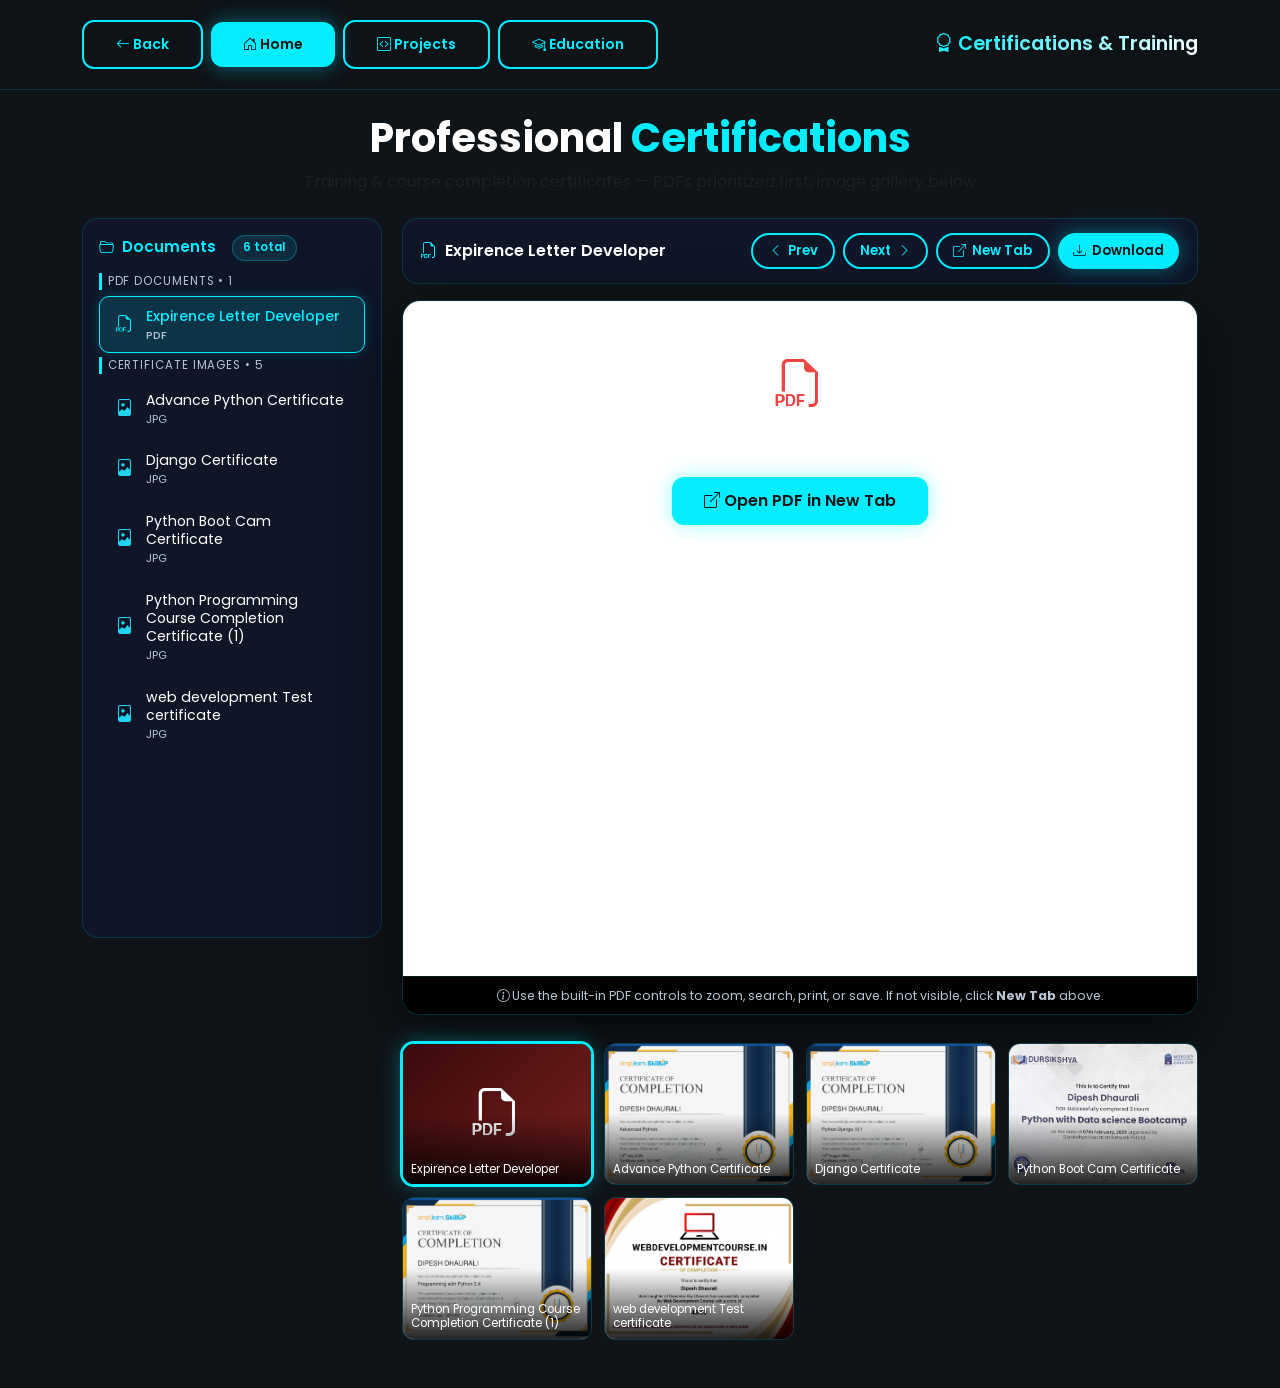
==== commit e58ac4c8: "fixes pdf certificatre and some issues" ====
--- a/certificate.html
+++ b/certificate.html
@@ -139,6 +139,7 @@
         }
 
         const RAW_FILES = [
+            'Expirence Letter Developer.pdf',
             'Advance Python Certificate_page-0001.jpg',
             'Django Certificate.jpg',
             'Python Boot Cam Certificate.jpg',
@@ -225,8 +226,14 @@
             const url = BASE + encodeURIComponent(file);
             if (isPDF(file)) {
                 viewer.innerHTML =
-                    '<iframe src="' + url + '" title="' + NAME_MAP[file] + '" type="application/pdf" loading="lazy"></iframe>' +
-                    '<div class="viewer-hint"><i class="bi bi-info-circle"></i> Use the built-in PDF controls above to zoom, search, print, or save.</div>';
+                    '<object data="' + url + '" type="application/pdf" width="100%" height="100%" style="min-height:75vh;display:block;">' +
+                        '<div style="padding:3rem;text-align:center;color:#fff;">' +
+                            '<p style="font-size:1.1rem;margin-bottom:1rem;"><i class="bi bi-filetype-pdf" style="font-size:3rem;color:#ef4444;"></i></p>' +
+                            '<p style="margin-bottom:1rem;">Your browser does not support inline PDF viewing.</p>' +
+                            '<a href="' + url + '" target="_blank" class="btn btn-accent"><i class="bi bi-box-arrow-up-right"></i> Open PDF in New Tab</a>' +
+                        '</div>' +
+                    '</object>' +
+                    '<div class="viewer-hint"><i class="bi bi-info-circle"></i> Use the built-in PDF controls to zoom, search, print, or save. If not visible, click <b>New Tab</b> above.</div>';
             } else {
                 viewer.innerHTML =
                     '<div class="image-frame"><img src="' + url + '" alt="' + NAME_MAP[file] + '" loading="lazy"></div>' +
